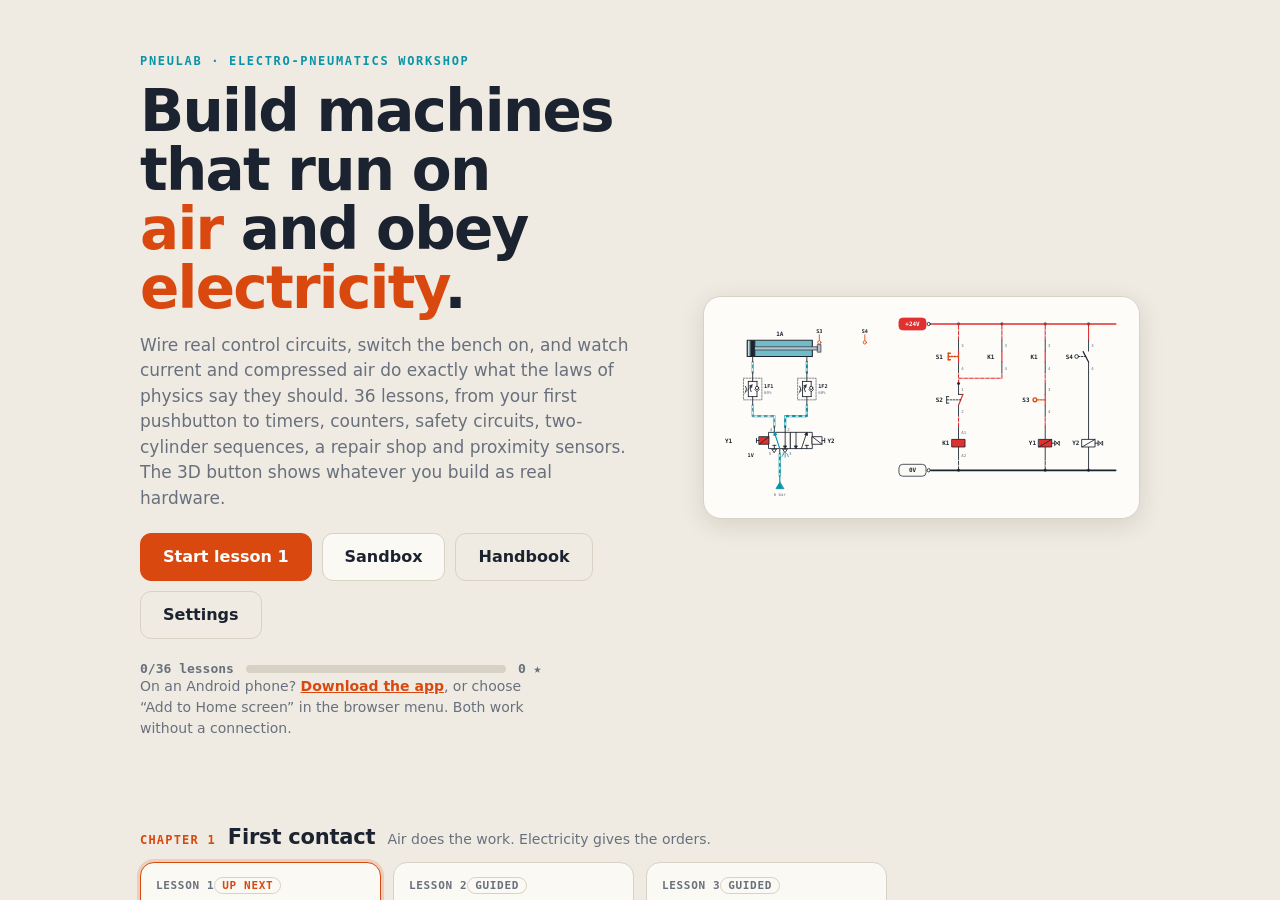
==== index.html @ 7c4d4fca "PneuLab: electro-pneumatics workshop, 3D bench and Android app Web app (36 lessons, sandbox, fault h" ====
<!doctype html>
<html lang="en">
<head>
<meta charset="utf-8">
<meta name="viewport" content="width=device-width, initial-scale=1, viewport-fit=cover">
<meta name="theme-color" content="#171c25">
<meta name="description" content="PneuLab: learn electro-pneumatics by building and running real control circuits.">
<title>PneuLab</title>
<meta property="og:title" content="PneuLab — electro-pneumatics workshop">
<meta property="og:description" content="Wire real control circuits, switch the bench on, and watch current and compressed air obey the laws of physics. 36 lessons, a sandbox and a 3D bench.">
<meta property="og:type" content="website">
<meta property="og:url" content="https://merunism19.github.io/pneulab/">
<meta property="og:image" content="https://merunism19.github.io/pneulab/icons/icon-512.png">
<link rel="manifest" href="manifest.webmanifest">
<link rel="icon" type="image/png" sizes="192x192" href="icons/icon-192.png">
<link rel="apple-touch-icon" href="icons/icon-192.png">
<link rel="stylesheet" href="css/style.css?v=18">
</head>
<body>

<div id="home" class="screen"></div>

<div id="work" class="screen hidden">
  <header class="bar">
    <button id="btn-home" class="btn ghost" title="Back to the lesson map">&lsaquo; <span class="hide-s">Lessons</span></button>
    <div class="bar-title"><span id="w-kicker"></span><b id="w-title"></b></div>
    <div class="bar-right">
      <div class="seg" id="speed" title="Simulation speed">
        <button data-s="0" title="Pause. The . key then steps 20 ms at a time">&#10074;&#10074;</button><button data-s="0.1">&#8530;&times;</button><button data-s="0.25">&frac14;&times;</button><button data-s="1" class="on">1&times;</button>
      </div>
      <button id="btn-3d" class="btn ghost" title="Open the 3D bench: this sheet as real hardware, in a second window">3D</button>
      <button id="btn-book" class="btn ghost" title="Handbook">Handbook</button>
      <button id="btn-more" class="btn ghost icon" title="Settings, speed, my circuits">&#8943;</button>
      <button id="btn-snd" class="btn ghost icon" title="Sound on/off"></button>
      <button id="btn-theme" class="btn ghost icon" title="Light / dark"></button>
      <button id="btn-power" class="btn power"><i></i><span>Power ON</span></button>
    </div>
  </header>
  <div class="work-body">
    <aside id="palette"></aside>
    <section id="stage">
      <svg id="cv" xmlns="http://www.w3.org/2000/svg">
        <defs>
          <pattern id="grid" width="20" height="20" patternUnits="userSpaceOnUse">
            <circle cx="0.6" cy="0.6" r="0.6" class="griddot"/>
          </pattern>
        </defs>
        <g id="view">
          <rect x="-4000" y="-4000" width="8000" height="8000" fill="url(#grid)" class="gridbg"/>
          <g id="l-zones"></g>
          <g id="l-wires"></g>
          <g id="l-comps"></g>
          <g id="l-over"></g>
          <g id="l-rubber"></g>
        </g>
      </svg>
      <div id="modeflag"></div>
      <div id="tools">
        <button data-t="undo" title="Undo (Ctrl+Z)"><span class="hide-s">Undo</span><span class="only-s">&#8630;</span></button>
        <button data-t="redo" title="Redo (Ctrl+Y)"><span class="hide-s">Redo</span><span class="only-s">&#8631;</span></button>
        <button data-t="del" title="Delete selected (Del)">Delete</button>
        <span class="sep"></span>
        <button data-t="zout" title="Zoom out">&minus;</button>
        <button data-t="zin" title="Zoom in">+</button>
        <button data-t="fit" title="Fit to screen">Fit</button>
        <span class="sep"></span>
        <button data-t="svg" title="Save the sheet as a picture (SVG) for printing">Pic<span class="hide-s">ture</span></button>
      </div>
      <div id="stepper" class="hidden"><span>Paused</span><button data-st="0.02" title="Move time on by 20 ms (the . key)">+20 ms</button><button data-st="0.1">+100 ms</button><button data-st="run" title="Back to normal speed">Run</button></div>
      <div id="scene" class="hidden"></div>
      <div id="opanel" class="hidden"></div>
      <div id="toasts"></div>
    </section>
    <aside id="coach">
      <button id="coach-peek" title="Task, tests and the selected part"><i></i><span id="peek-t"></span><b></b></button>
      <div id="coach-main"></div>
      <div id="scope" class="hidden"><div class="scope-h"><h4>Signal recorder</h4><button class="link" id="scope-tg">hide</button></div><canvas></canvas><div id="seqlog"></div><div id="airuse"></div></div>
      <div id="insp"></div>
    </aside>
  </div>
</div>

<div id="modal" class="hidden"></div>

<script src="js/components.js?v=18"></script>
<script src="js/engine.js?v=18"></script>
<script src="js/lessons.js?v=18"></script>
<script src="js/app.js?v=18"></script>
</body>
</html>
---- css/style.css ----
:root {
  --bg: #efebe2; --panel: #fbf9f4; --sheet: #fdfcf8; --ink: #1c2330; --muted: #69707d; --line: #d8d2c4;
  --accent: #d9480f; --accent-ink: #fff; --air: #0b93a8; --hot: #e03131; --warn: #e8890c; --ok: #2b8a3e;
  --tube: #9aa7b4; --metal: #b9c0c9; --lamp: #ffd43b; --soft: #f1ede3; --shadow: 0 6px 24px rgba(40, 30, 10, .12);
  --mono: ui-monospace, "Cascadia Mono", Consolas, "SF Mono", Menlo, monospace;
  --sans: "Segoe UI Variable Text", "Segoe UI", system-ui, -apple-system, Roboto, "Helvetica Neue", sans-serif;
  --display: "Segoe UI Variable Display", "Segoe UI", system-ui, -apple-system, sans-serif;
}
@media (prefers-color-scheme: dark) {
  :root:not([data-theme="light"]) {
    --bg: #10141b; --panel: #171c25; --sheet: #141922; --ink: #e4e8ef; --muted: #8b95a6; --line: #2a3140;
    --accent: #ff7a3d; --accent-ink: #1a0d05; --air: #2cc3d8; --hot: #ff5c5c; --warn: #ffa733; --ok: #51cf66;
    --tube: #4d5a6b; --metal: #5d6877; --lamp: #ffd43b; --soft: #1d2430; --shadow: 0 6px 24px rgba(0, 0, 0, .45);
  }
}
:root[data-theme="dark"] {
  --bg: #10141b; --panel: #171c25; --sheet: #141922; --ink: #e4e8ef; --muted: #8b95a6; --line: #2a3140;
  --accent: #ff7a3d; --accent-ink: #1a0d05; --air: #2cc3d8; --hot: #ff5c5c; --warn: #ffa733; --ok: #51cf66;
  --tube: #4d5a6b; --metal: #5d6877; --lamp: #ffd43b; --soft: #1d2430; --shadow: 0 6px 24px rgba(0, 0, 0, .45);
}

* { box-sizing: border-box; }
html, body { height: 100%; margin: 0; }
body { background: var(--bg); color: var(--ink); font: 15px/1.5 var(--sans); -webkit-font-smoothing: antialiased; overflow: hidden; }
button { font: inherit; color: inherit; cursor: pointer; }
kbd { font: 600 12px var(--mono); border: 1px solid var(--line); border-bottom-width: 2px; border-radius: 5px; padding: 0 5px; background: var(--panel); }
.hidden { display: none !important; }
.screen { height: 100%; }
.c-air { color: var(--air); } .c-el { color: var(--hot); }

.btn { border: 1px solid var(--line); background: var(--panel); border-radius: 9px; padding: 7px 14px; font-weight: 600; white-space: nowrap; }
.btn:hover { border-color: var(--ink); }
.btn.primary { background: var(--accent); border-color: var(--accent); color: var(--accent-ink); }
.btn.primary:hover { filter: brightness(1.08); }
.btn.ghost { background: transparent; }
.btn.big { padding: 11px 22px; font-size: 16px; border-radius: 11px; }
.btn.icon { width: 36px; padding: 7px 0; text-align: center; }
.btn:disabled { opacity: .45; cursor: default; }
.link { background: none; border: 0; padding: 0; color: var(--accent); font-weight: 600; text-decoration: underline; text-underline-offset: 3px; }

/* ---------- home ---------- */
#home { overflow-y: auto; }
.home-wrap { max-width: 1040px; margin: 0 auto; padding: 28px 20px 80px; }
.hero { display: grid; grid-template-columns: 1.1fr .9fr; gap: 28px; align-items: center; padding: 26px 0 34px; }
.hero h1 { font: 800 clamp(34px, 6vw, 58px)/1.02 var(--display); letter-spacing: -.03em; margin: 0 0 14px; text-wrap: balance; }
.hero h1 em { font-style: normal; color: var(--accent); }
.hero p { font-size: 17px; color: var(--muted); max-width: 46ch; margin: 0 0 22px; }
.hero .kick { font: 700 12px var(--mono); letter-spacing: .14em; text-transform: uppercase; color: var(--air); margin-bottom: 14px; }
.hero-cta { display: flex; gap: 10px; flex-wrap: wrap; align-items: center; }
.hero-art { background: var(--sheet); border: 1px solid var(--line); border-radius: 18px; padding: 14px; box-shadow: var(--shadow); }
.hero-art svg { width: 100%; height: auto; display: block; }
.prog { display: flex; align-items: center; gap: 12px; margin-top: 22px; font: 600 13px var(--mono); color: var(--muted); }
.prog-bar { flex: 1; max-width: 260px; height: 8px; border-radius: 9px; background: var(--line); overflow: hidden; }
.prog-bar i { display: block; height: 100%; background: var(--accent); border-radius: 9px; transition: width .4s; }
.chap { margin-top: 30px; }
.chap-h { display: flex; align-items: baseline; gap: 12px; margin-bottom: 12px; flex-wrap: wrap; }
.chap-h .n { font: 700 12px var(--mono); color: var(--accent); letter-spacing: .1em; }
.chap-h h2 { font: 700 21px var(--display); margin: 0; letter-spacing: -.01em; }
.chap-h span { color: var(--muted); font-size: 14px; }
.cards { display: grid; grid-template-columns: repeat(auto-fill, minmax(230px, 1fr)); gap: 12px; }
.card { text-align: left; background: var(--panel); border: 1px solid var(--line); border-radius: 14px; padding: 14px 15px 13px; display: flex; flex-direction: column; gap: 6px; min-height: 118px; transition: transform .12s, border-color .12s, box-shadow .12s; }
.card:hover { transform: translateY(-2px); border-color: var(--ink); box-shadow: var(--shadow); }
.card .top { display: flex; justify-content: space-between; align-items: center; font: 600 11px var(--mono); color: var(--muted); letter-spacing: .06em; text-transform: uppercase; }
.card h3 { font: 700 16px/1.25 var(--display); margin: 0; }
.card .stars { margin-top: auto; font-size: 15px; letter-spacing: 2px; color: var(--line); }
.card .stars b { color: var(--warn); font-weight: 400; }
.card.next { border-color: var(--accent); box-shadow: 0 0 0 3px color-mix(in srgb, var(--accent) 18%, transparent); }
.card.next .top span:last-child { color: var(--accent); }
.chip { padding: 1px 7px; border-radius: 20px; border: 1px solid var(--line); }
.card.sand { background: transparent; border-style: dashed; }
.cards.badges { grid-template-columns: repeat(auto-fill, minmax(270px, 1fr)); }
.bdg { display: flex; gap: 11px; align-items: flex-start; border: 1px dashed var(--line); border-radius: 12px; padding: 11px 13px; color: var(--muted); }
.bdg i { font-style: normal; font-size: 22px; line-height: 1; color: var(--line); }
.bdg b { display: block; font: 700 14.5px var(--display); color: var(--ink); opacity: .7; }
.bdg span { font-size: 13px; line-height: 1.35; display: block; }
.bdg.got { border-style: solid; border-color: var(--warn); background: color-mix(in srgb, var(--warn) 9%, var(--panel)); }
.bdg.got i { color: var(--warn); } .bdg.got b { opacity: 1; }

/* ---------- workspace ---------- */
#work { display: flex; flex-direction: column; }
.bar { display: flex; align-items: center; gap: 12px; padding: 8px 12px; border-bottom: 1px solid var(--line); background: var(--panel); flex: none; }
.bar-title { display: flex; flex-direction: column; line-height: 1.2; min-width: 0; flex: 1; }
.bar-title span { font: 600 11px var(--mono); color: var(--muted); letter-spacing: .08em; text-transform: uppercase; }
.bar-title b { font: 700 16px var(--display); white-space: nowrap; overflow: hidden; text-overflow: ellipsis; }
.bar-right { display: flex; align-items: center; gap: 8px; }
.seg { display: flex; border: 1px solid var(--line); border-radius: 9px; overflow: hidden; }
.seg button { border: 0; background: transparent; padding: 7px 10px; font: 600 13px var(--mono); }
.seg button.on { background: var(--ink); color: var(--panel); }
.btn.power { display: flex; align-items: center; gap: 9px; background: var(--ok); border-color: var(--ok); color: #fff; min-width: 132px; justify-content: center; }
.btn.power i { width: 10px; height: 10px; border-radius: 50%; background: #fff; opacity: .5; }
.running .btn.power { background: var(--hot); border-color: var(--hot); }
.running .btn.power i { opacity: 1; box-shadow: 0 0 0 4px rgba(255, 255, 255, .3); animation: pulse 1.2s infinite; }
@keyframes pulse { 50% { box-shadow: 0 0 0 7px rgba(255, 255, 255, 0); } }

.work-body { flex: 1; display: grid; grid-template-columns: 172px minmax(0, 1fr) 348px; min-height: 0; }
#palette { border-right: 1px solid var(--line); background: var(--panel); overflow-y: auto; padding: 10px 8px 30px; }
#palette.off { opacity: .45; pointer-events: none; }
.pal-h { font: 700 10.5px var(--mono); letter-spacing: .12em; text-transform: uppercase; color: var(--muted); margin: 12px 4px 6px; }
.pal-item { display: flex; align-items: center; gap: 8px; width: 100%; border: 1px solid transparent; background: transparent; border-radius: 9px; padding: 4px 6px; text-align: left; font-size: 12.5px; line-height: 1.2; touch-action: none; cursor: grab; }
.pal-item:hover { border-color: var(--line); background: var(--sheet); }
.pal-item .sym-fig { width: 40px; height: 34px; flex: none; }
.pal-item:disabled { opacity: .35; cursor: default; }
.pal-empty { color: var(--muted); font-size: 13px; padding: 10px 6px; }

#stage { position: relative; min-width: 0; min-height: 0; background: var(--sheet); overflow: hidden; }
#cv { width: 100%; height: 100%; display: block; touch-action: none; cursor: grab; user-select: none; -webkit-user-select: none; }
#cv.panning { cursor: grabbing; }
.griddot { fill: var(--line); }
#modeflag { position: absolute; left: 12px; top: 10px; font: 700 11px var(--mono); letter-spacing: .1em; text-transform: uppercase; color: var(--muted); pointer-events: none; }
.running #modeflag { color: var(--hot); }
#tools { position: absolute; left: 12px; top: 34px; display: flex; gap: 4px; background: var(--panel); border: 1px solid var(--line); border-radius: 10px; padding: 4px; box-shadow: var(--shadow); }
#tools button { border: 0; background: transparent; border-radius: 7px; padding: 5px 10px; font: 600 13px var(--sans); }
#tools button:hover { background: var(--soft); }
#tools .sep { width: 1px; background: var(--line); margin: 3px 2px; }
.running #tools [data-t="undo"], .running #tools [data-t="redo"], .running #tools [data-t="del"] { opacity: .35; pointer-events: none; }
#scene { position: absolute; right: 12px; top: 12px; width: 250px; background: var(--panel); border: 1px solid var(--line); border-radius: 12px; box-shadow: var(--shadow); overflow: hidden; pointer-events: none; }
#scene svg { display: block; width: 100%; }
#scene .cap { font: 600 11px var(--mono); padding: 5px 10px; border-top: 1px solid var(--line); display: flex; justify-content: space-between; color: var(--muted); }
#scene .cap b { color: var(--ink); }
#opanel { position: absolute; left: 50%; bottom: 12px; transform: translateX(-50%); display: flex; gap: 10px; align-items: flex-end; background: var(--panel); border: 1px solid var(--line); border-radius: 14px; padding: 9px 14px 7px; box-shadow: var(--shadow); max-width: calc(100% - 24px); overflow-x: auto; }
.op { display: flex; flex-direction: column; align-items: center; gap: 2px; border: 0; background: none; padding: 0 2px; touch-action: none; user-select: none; -webkit-user-select: none; }
.op .cap { width: 44px; height: 44px; border-radius: 50%; background: var(--ok); border: 3px solid var(--panel); outline: 2px solid var(--ink); box-shadow: 0 5px 0 var(--ink); transition: transform .05s, box-shadow .05s; margin-bottom: 6px; }
.op.nc .cap { background: var(--hot); }
.op.ls .cap { background: var(--metal); border-radius: 12px; }
.op.sw .cap { background: var(--warn); border-radius: 10px; width: 34px; }
.op.sw.nc .cap { background: var(--hot); border-radius: 50%; width: 48px; height: 48px; outline-color: var(--lamp); outline-width: 3px; }
.op.down .cap { transform: translateY(4px); box-shadow: 0 1px 0 var(--ink); filter: brightness(1.2); }
.op.held .cap { outline-color: var(--accent); }
.op b { font: 700 13px var(--mono); }
.op i { font: 10px var(--mono); color: var(--muted); font-style: normal; }
.op-tip { font-size: 11.5px; color: var(--muted); max-width: 150px; line-height: 1.3; align-self: center; }
#toasts { position: absolute; left: 50%; top: 14px; transform: translateX(-50%); display: flex; flex-direction: column; gap: 8px; align-items: center; pointer-events: none; z-index: 60; width: min(520px, 90%); }
.toast { background: var(--ink); color: var(--panel); border-radius: 11px; padding: 9px 14px; font-size: 13.5px; box-shadow: var(--shadow); animation: tin .2s; }
.toast.bad { background: var(--hot); color: #fff; }
.toast.good { background: var(--ok); color: #fff; }
@keyframes tin { from { opacity: 0; transform: translateY(-8px); } }

/* ---------- coach / inspector ---------- */
#coach { border-left: 1px solid var(--line); background: var(--panel); overflow-y: auto; display: flex; flex-direction: column; }
#coach-main { padding: 16px 16px 6px; }
#coach .kick { font: 700 11px var(--mono); letter-spacing: .1em; text-transform: uppercase; color: var(--accent); }
#coach h2 { font: 700 19px/1.2 var(--display); margin: 4px 0 8px; }
#coach .brief { color: var(--muted); font-size: 14px; margin: 0 0 8px; }
.steps { list-style: none; margin: 14px 0 6px; padding: 0; counter-reset: s; }
.steps li { position: relative; padding: 9px 10px 9px 40px; border-radius: 10px; font-size: 14px; counter-increment: s; color: var(--muted); border: 1px solid transparent; }
.steps li::before { content: counter(s); position: absolute; left: 9px; top: 9px; width: 22px; height: 22px; border-radius: 50%; border: 1.5px solid var(--line); font: 700 11px/20px var(--mono); text-align: center; }
.steps li.cur { background: var(--sheet); border-color: var(--accent); color: var(--ink); }
.steps li.cur::before { border-color: var(--accent); color: var(--accent); }
.steps li.done { color: var(--muted); }
.steps li.done::before { content: "✓"; background: var(--ok); border-color: var(--ok); color: #fff; }
.box { border: 1px solid var(--line); border-radius: 12px; padding: 12px; margin: 12px 0; background: var(--sheet); }
.box h4 { margin: 0 0 8px; font: 700 12px var(--mono); letter-spacing: .08em; text-transform: uppercase; color: var(--muted); }
.box p { margin: 6px 0; font-size: 13.5px; }
.row { display: flex; gap: 8px; flex-wrap: wrap; align-items: center; }
.hint { background: color-mix(in srgb, var(--warn) 14%, var(--sheet)); border: 1px solid color-mix(in srgb, var(--warn) 45%, var(--line)); border-radius: 10px; padding: 9px 11px; font-size: 13.5px; margin: 8px 0; }
.notes { margin: 0; padding-left: 18px; font-size: 13px; color: var(--muted); }
.notes li { margin: 4px 0; }
.res h5 { margin: 12px 0 6px; font: 700 13.5px var(--sans); display: flex; gap: 7px; align-items: center; }
.res ol { margin: 0; padding: 0; list-style: none; font-size: 13.5px; }
.res ol li { padding: 4px 0 4px 24px; position: relative; }
.res ol li::before { position: absolute; left: 0; top: 4px; font-weight: 700; }
.res li.ok::before { content: "✓"; color: var(--ok); } .res li.no::before { content: "✗"; color: var(--hot); } .res li.skip { color: var(--muted); } .res li.skip::before { content: "·"; }
.res .why { margin: 6px 0 2px; padding: 8px 10px; border-left: 3px solid var(--hot); background: color-mix(in srgb, var(--hot) 9%, var(--sheet)); border-radius: 0 8px 8px 0; font-size: 13.5px; }
.badge { font: 700 11px var(--mono); padding: 1px 7px; border-radius: 20px; }
.badge.ok { background: var(--ok); color: #fff; } .badge.no { background: var(--hot); color: #fff; }
table.tt { border-collapse: collapse; font: 600 13px var(--mono); margin: 6px 0 10px; }
.tt th, .tt td { border: 1px solid var(--line); padding: 3px 12px; text-align: center; }
.tt th { background: var(--soft); }
.tt td.b1 { color: var(--hot); } .tt td.b0 { color: var(--muted); }
.tt td.out, .tt th:last-child { border-left: 2px solid var(--ink); }
.tt tr.no td { background: color-mix(in srgb, var(--hot) 14%, transparent); }
.tt td.mk { border: 0; padding-left: 8px; }

#scope { margin: 0 16px 14px; border: 1px solid var(--line); border-radius: 12px; background: var(--sheet); padding: 9px 10px 6px; }
#scope canvas { display: block; width: 100%; }
#scope.shut canvas { display: none; }
#seqlog { display: flex; flex-wrap: wrap; gap: 4px; align-items: center; font: 600 11px var(--mono); }
#seqlog:not(:empty) { margin: 6px 0 2px; }
#seqlog span { color: var(--muted); margin-right: 4px; }
#seqlog b { border: 1px solid var(--line); border-radius: 6px; padding: 0 5px; background: var(--panel); }
#seqlog b:last-child { border-color: var(--accent); color: var(--accent); }
#airuse { display: flex; flex-wrap: wrap; gap: 4px; align-items: baseline; font: 600 11px var(--mono); color: var(--muted); }
#airuse:not(:empty) { margin: 6px 0 2px; }
#airuse b { color: var(--air); }
input.share { width: 100%; font: 600 13px var(--mono); padding: 9px 11px; border: 1px solid var(--line); border-radius: 9px; background: var(--sheet); color: var(--ink); }
.exam-q { font-size: 21px !important; line-height: 1.25 !important; letter-spacing: -.01em !important; }
.quiz.exam { border-top: 0; margin-top: 4px; padding-top: 0; }
.dots i.ok { background: var(--ok); } .dots i.no { background: var(--hot); }
.cert { border: 2px solid var(--ink); outline: 1px solid var(--ink); outline-offset: 4px; border-radius: 6px; margin: 14px 6px 10px; padding: 26px 24px 18px; text-align: center; background: var(--sheet); }
.cert p { margin: 8px 0; font-size: 14.5px; }
.cert-k { font: 700 11px var(--mono); letter-spacing: .14em; text-transform: uppercase; color: var(--accent); }
.cert-t { font: 800 34px/1.1 var(--display); letter-spacing: -.02em; margin: 8px 0 12px; }
.cert-name { font: 700 26px/1.2 var(--display); border-bottom: 1.5px solid var(--ink); display: inline-block; min-width: 60%; padding: 4px 16px 6px; margin: 4px 0 8px; overflow-wrap: anywhere; }
.cert .cert-s { font-size: 12.5px; color: var(--muted); margin-top: 14px; }
.cert-f { display: flex; justify-content: space-between; gap: 12px; flex-wrap: wrap; margin-top: 18px; font: 600 11.5px var(--mono); color: var(--muted); }
@media print {
  body.cert-open #home, body.cert-open #work, body.cert-open .dlg-h, body.cert-open .dlg-f, body.cert-open .no-print { display: none !important; }
  body.cert-open { background: #fff; }
  body.cert-open #modal { position: static; display: block; background: none; backdrop-filter: none; padding: 0; }
  body.cert-open .dlg { width: 100%; max-height: none; border: 0; box-shadow: none; animation: none; background: #fff; }
  body.cert-open .dlg-b { overflow: visible; padding: 0; }
  body.cert-open .cert { margin: 12mm 6mm; padding: 22mm 14mm 12mm; background: #fff; color: #000; }
}
.scope-h { display: flex; justify-content: space-between; align-items: center; margin-bottom: 4px; }
.scope-h h4 { margin: 0; font: 700 12px var(--mono); letter-spacing: .08em; text-transform: uppercase; color: var(--muted); }
.scope-h .link { font-size: 12px; }
#insp { margin-top: auto; border-top: 1px solid var(--line); padding: 14px 16px 22px; background: var(--sheet); }
#insp h4 { margin: 0 0 4px; font: 700 15px var(--display); }
#insp .desc { font-size: 13px; color: var(--muted); margin: 0 0 10px; }
#insp .empty { font-size: 13px; color: var(--muted); }
.insp-top { display: flex; gap: 12px; align-items: flex-start; }
.insp-top .sym-fig { width: 62px; height: 56px; flex: none; border: 1px solid var(--line); border-radius: 9px; background: var(--panel); padding: 3px; }
.fld { display: grid; grid-template-columns: 120px 1fr; gap: 8px; align-items: center; margin: 7px 0; font-size: 13px; }
.fld input[type=text] { width: 100%; font: 600 13px var(--mono); padding: 5px 8px; border: 1px solid var(--line); border-radius: 7px; background: var(--panel); color: var(--ink); }
.fld input[type=range] { width: 100%; accent-color: var(--accent); }
.fld output { font: 600 12px var(--mono); }
.live { font: 12.5px/1.7 var(--mono); border-top: 1px dashed var(--line); margin-top: 10px; padding-top: 8px; }
.live b { color: var(--accent); }
.live .k { color: var(--muted); display: inline-block; min-width: 108px; }

/* ---------- modal ---------- */
#modal { position: fixed; inset: 0; background: rgba(15, 18, 25, .55); backdrop-filter: blur(3px); display: grid; place-items: center; z-index: 50; padding: 16px; }
.dlg { background: var(--panel); border: 1px solid var(--line); border-radius: 18px; box-shadow: 0 20px 70px rgba(0, 0, 0, .35); width: min(680px, 100%); max-height: min(92vh, 780px); display: flex; flex-direction: column; overflow: hidden; animation: pop .22s cubic-bezier(.2, 1.3, .5, 1); position: relative; }
.dlg.wide { width: min(920px, 100%); }
@keyframes pop { from { transform: scale(.94); opacity: 0; } }
.dlg-h { padding: 20px 24px 0; }
.dlg-h .kick { font: 700 11px var(--mono); letter-spacing: .12em; text-transform: uppercase; color: var(--accent); }
.dlg-h h2 { font: 800 26px/1.15 var(--display); letter-spacing: -.02em; margin: 6px 0 0; }
.dlg-b { padding: 12px 24px 8px; overflow-y: auto; flex: 1; }
.dlg-b p, .dlg-b li { font-size: 15.5px; }
.dlg-b ul, .dlg-b ol { padding-left: 22px; } .dlg-b li { margin: 5px 0; }
.dlg-f { padding: 12px 24px 18px; display: flex; justify-content: space-between; align-items: center; gap: 10px; border-top: 1px solid var(--line); }
.dots { display: flex; gap: 6px; } .dots i { width: 8px; height: 8px; border-radius: 50%; background: var(--line); } .dots i.on { background: var(--accent); }
.dlg-x { position: absolute; right: 14px; top: 12px; border: 0; background: none; font-size: 24px; line-height: 1; color: var(--muted); z-index: 2; }
.figrow { display: flex; gap: 14px; flex-wrap: wrap; margin: 6px 0 12px; }
.figrow figure { margin: 0; border: 1px solid var(--line); border-radius: 12px; background: var(--sheet); padding: 8px 12px 6px; text-align: center; }
.figrow .sym-fig { height: 96px; width: auto; max-width: 100%; display: block; margin: 0 auto; }
.figrow figcaption { font: 600 11.5px var(--mono); color: var(--muted); margin-top: 4px; }
.stars-big { font-size: 46px; letter-spacing: 8px; text-align: center; color: var(--line); margin: 6px 0 2px; }
.stars-big b { color: var(--warn); font-weight: 400; display: inline-block; animation: star .5s cubic-bezier(.2, 1.6, .4, 1) backwards; }
.stars-big b:nth-child(2) { animation-delay: .15s; } .stars-big b:nth-child(3) { animation-delay: .3s; }
@keyframes star { from { transform: scale(0) rotate(-40deg); } }
.learned { background: var(--sheet); border: 1px solid var(--line); border-radius: 12px; padding: 10px 14px 10px 30px !important; }
.quiz { border-top: 1px dashed var(--line); margin-top: 14px; padding-top: 10px; }
.quiz h4 { font: 700 15.5px var(--sans); margin: 8px 0; }
.quiz .opts { display: grid; gap: 7px; }
.quiz .opts button { text-align: left; border: 1px solid var(--line); background: var(--sheet); border-radius: 10px; padding: 9px 12px; font-size: 14.5px; }
.quiz .opts button:hover:not(:disabled) { border-color: var(--ink); }
.quiz .opts button.right { border-color: var(--ok); background: color-mix(in srgb, var(--ok) 16%, var(--sheet)); }
.quiz .opts button.wrong { border-color: var(--hot); background: color-mix(in srgb, var(--hot) 14%, var(--sheet)); }
.quiz .why { font-size: 14px; color: var(--muted); margin: 8px 0 0; }
.confetti { position: absolute; inset: 0; pointer-events: none; overflow: hidden; }
.confetti i { position: absolute; top: -12px; width: 8px; height: 14px; border-radius: 2px; animation: fall 1.8s ease-in forwards; }
@keyframes fall { to { transform: translateY(820px) rotate(600deg); opacity: .2; } }
.tabs { display: flex; gap: 4px; padding: 12px 24px 0; flex-wrap: wrap; }
.tabs button { border: 1px solid var(--line); background: transparent; border-radius: 20px; padding: 5px 13px; font-weight: 600; font-size: 13.5px; }
.tabs button.on { background: var(--ink); color: var(--panel); border-color: var(--ink); }
.hb-part { display: grid; grid-template-columns: 92px 1fr; gap: 14px; padding: 12px 0; border-bottom: 1px solid var(--line); align-items: center; }
.hb-part .sym-fig { width: 92px; height: 70px; background: var(--sheet); border: 1px solid var(--line); border-radius: 10px; padding: 4px; }
.hb-part h4 { margin: 0 0 3px; font: 700 15px var(--display); } .hb-part p { margin: 0; font-size: 14px; color: var(--muted); }
.law { padding: 11px 0; border-bottom: 1px solid var(--line); display: grid; grid-template-columns: 34px 1fr; gap: 8px; }
.law .n { font: 800 20px var(--display); color: var(--accent); } .law h4 { margin: 0 0 2px; font: 700 15.5px var(--display); } .law p { margin: 0; font-size: 14.5px; color: var(--muted); }

/* ---------- drawing ---------- */
.ink { stroke: var(--ink); stroke-width: 1.6; fill: var(--sheet); stroke-linecap: round; stroke-linejoin: round; }
line.ink, polyline.ink, .nofill { fill: none; }
.thin { stroke-width: 1; } .thick { stroke-width: 2.2; } .dash { stroke-dasharray: 3 2.5; } .faint { stroke: var(--line); }
.blade { stroke-width: 2.2; } .blade.on { stroke: var(--hot); }
.act { stroke: var(--accent); stroke-width: 2.4; }
.mark { stroke: var(--accent); }
.coil.hot { fill: var(--hot); } .coil.busy { fill: var(--warn); }
text.cnt { font-size: 8.5px; font-weight: 700; fill: var(--ink); } text.cnt.inv { fill: #fff; }
.head { fill: var(--ink); } .ink.air { stroke: var(--air); stroke-width: 2.2; } .head.air { fill: var(--air); }
.airtri { fill: var(--air); stroke: var(--air); }
.airfill { fill: var(--air); stroke: none; }
.piston { fill: var(--ink); } .rod { fill: var(--metal); stroke-width: 1.2; }
.vbox { fill: var(--sheet); }
.gface { fill: var(--panel); } .needle { stroke: var(--hot); stroke-width: 1.8; }
.lampb { fill: color-mix(in srgb, var(--lamp) calc(var(--b, 0) * 100%), var(--sheet)); }
.glow { fill: var(--lamp); filter: blur(5px); }
.bar { stroke-width: 3.2; } .bar.v-hi { stroke: var(--hot); }
.pill { fill: var(--panel); stroke: var(--ink); stroke-width: 1.4; } .pill.hot { fill: var(--hot); stroke: var(--hot); }
.pill.hot + text { fill: #fff; }
text { font-family: var(--mono); stroke: none; user-select: none; -webkit-user-select: none; pointer-events: none; }
text.lbl { font-size: 11px; font-weight: 700; fill: var(--ink); } text.sm { font-size: 9.5px; } text.pin { font-size: 7.5px; fill: var(--muted); font-weight: 500; }
.trip rect { fill: var(--hot); } text.triptx { fill: #fff; font-size: 10px; font-weight: 700; } .trip { animation: blink .7s infinite; cursor: pointer; }
@keyframes blink { 50% { opacity: .55; } }
.puff line { stroke: var(--air); stroke-width: 1.4; animation: puff .35s linear infinite; }
@keyframes puff { from { opacity: 1; transform: translateY(0); } to { opacity: 0; transform: translateY(5px); } }
.zone { fill: none; stroke: none; } text.brn { font-size: 9px; fill: var(--muted); font-weight: 700; }
.ctab line { stroke: var(--ink); stroke-width: 1.2; } .ctab text { font-size: 8.5px; fill: var(--ink); font-weight: 700; }
text.zonet { font-size: 10px; fill: var(--muted); letter-spacing: .14em; font-weight: 700; }

.hit { fill: transparent; stroke: none; cursor: move; }
.comp.sel .hit { stroke: var(--accent); stroke-width: 1.3; stroke-dasharray: 5 3; fill: color-mix(in srgb, var(--accent) 7%, transparent); }
.port { fill: var(--sheet); stroke: var(--hot); stroke-width: 1.6; cursor: crosshair; opacity: .75; }
.port.p { stroke: var(--air); }
.port:hover { opacity: 1; stroke-width: 3; }
.barport { fill: transparent; stroke: none; opacity: 1; }
.barport:hover { fill: color-mix(in srgb, var(--hot) 18%, transparent); }
.running .port { display: none; }
.running .hit { cursor: default; } .running .comp.int .hit { cursor: pointer; }
.jdot { fill: var(--ink); stroke: none; } .jdot.p { fill: var(--tube); }
.wire .hitw { fill: none; stroke: transparent; stroke-width: 12; cursor: pointer; }
.wire .base { fill: none; stroke: var(--ink); stroke-width: 1.6; stroke-linejoin: round; }
.wire .flow { fill: none; stroke: none; }
.wire.p .base { stroke: var(--tube); stroke-width: 4; stroke-linecap: round; }
.wire.sel .base { stroke: var(--accent) !important; stroke-width: 3; } .wire.p.sel .base { stroke-width: 5.5; }
.wire.v-hi .base { stroke: var(--hot); stroke-width: 2; } .wire.v-mid .base { stroke: var(--warn); stroke-width: 2; }
.wire.pr .base { stroke: var(--air); } .wire.pr-lo .base { stroke: color-mix(in srgb, var(--air) 55%, var(--tube)); }
.wire.f-fwd .flow, .wire.f-rev .flow { stroke: var(--sheet); stroke-width: 1.3; stroke-dasharray: 3 7; animation: flow .45s linear infinite; }
.wire.p.f-fwd .flow, .wire.p.f-rev .flow { stroke-width: 2; stroke-dasharray: 4 8; animation-name: flowp; animation-duration: .5s; stroke-linecap: round; }
.wire.f-rev .flow { animation-direction: reverse; }
@keyframes flow { to { stroke-dashoffset: -10; } } @keyframes flowp { to { stroke-dashoffset: -12; } }
.rubber { fill: none; stroke: var(--accent); stroke-width: 2; stroke-dasharray: 5 4; pointer-events: none; }
.snapring { fill: none; stroke: var(--accent); stroke-width: 2.5; pointer-events: none; }
.hl { fill: none; stroke: var(--accent); stroke-width: 2.5; pointer-events: none; animation: hl 1.1s ease-in-out infinite; }
.hl.fillr { fill: color-mix(in srgb, var(--accent) 10%, transparent); }
@keyframes hl { 50% { stroke-opacity: .25; stroke-width: 5; } }
.sym-fig { overflow: visible; }

/* ---------- touch ---------- */
button, .card, .pal-item { touch-action: manipulation; -webkit-tap-highlight-color: transparent; }
body { overscroll-behavior: none; }
.bar, #palette, #stage, #coach-peek { user-select: none; -webkit-user-select: none; }
.port-h { fill: transparent; stroke: none; cursor: crosshair; display: none; }
@media (pointer: coarse) {
  .port-h { display: inline; }
  .barport { stroke: transparent; stroke-width: 14; }
  .wire .hitw { stroke-width: 22; }
  #tools button { padding: 8px 12px; }
  .pal-item { touch-action: pan-y; }
  .op i { display: none; }
}
.op.sn .cap { background: var(--air); border-radius: 9px; width: 30px; }
.op.part .cap { background: var(--metal); border-radius: 8px; }
.mats { display: grid; grid-template-columns: 1fr 1fr; gap: 4px; align-self: center; }
.mats button { border: 1px solid var(--line); background: var(--sheet); border-radius: 8px; padding: 5px 8px; font: 600 11.5px var(--sans); color: var(--muted); }
.mats button.on { border-color: var(--ink); color: var(--ink); background: var(--panel); box-shadow: inset 0 -3px 0 var(--metal); }
.mats button.m-plastic.on { box-shadow: inset 0 -3px 0 var(--accent); } .mats button.m-glass.on { box-shadow: inset 0 -3px 0 var(--air); } .mats button.m-magnet.on { box-shadow: inset 0 -3px 0 var(--hot); }
.op-lock { align-self: center; border: 1px solid var(--line); background: var(--sheet); border-radius: 9px; padding: 7px 10px; font: 700 11px var(--mono); letter-spacing: .06em; text-transform: uppercase; color: var(--muted); }
.op-lock.on { background: var(--accent); border-color: var(--accent); color: var(--accent-ink); }
#stepper { position: absolute; left: 12px; top: 78px; display: flex; align-items: center; gap: 4px; background: var(--panel); border: 1px solid var(--warn); border-radius: 10px; padding: 4px 4px 4px 10px; box-shadow: var(--shadow); font: 700 11px var(--mono); letter-spacing: .08em; text-transform: uppercase; color: var(--warn); z-index: 5; }
#stepper button { border: 0; background: var(--soft); color: var(--ink); border-radius: 7px; padding: 6px 10px; font: 600 12.5px var(--mono); text-transform: none; letter-spacing: 0; }
#stepper button:last-child { background: var(--ok); color: #fff; }
#coach-peek, .only-s { display: none; }

/* ---------- settings, my circuits ---------- */
.set-row { display: flex; align-items: center; justify-content: space-between; gap: 14px; width: 100%; padding: 12px 0; border: 0; border-bottom: 1px solid var(--line); background: none; text-align: left; }
.set-row > span { display: flex; flex-direction: column; min-width: 0; }
.set-row b { font: 700 15px var(--display); } .set-row i { font-style: normal; font-size: 13px; color: var(--muted); line-height: 1.35; }
.set-row .seg { flex: none; }
.sw { flex: none; width: 44px; height: 26px; border-radius: 20px; background: var(--line); position: relative; transition: background .15s; }
.sw::after { content: ""; position: absolute; left: 3px; top: 3px; width: 20px; height: 20px; border-radius: 50%; background: var(--panel); box-shadow: 0 1px 3px rgba(0, 0, 0, .3); transition: transform .15s; }
.sw.on { background: var(--ok); } .sw.on::after { transform: translateX(18px); }
.about { font-size: 13.5px !important; color: var(--muted); overflow-wrap: anywhere; } .about a, .getapp a { color: var(--accent); font-weight: 600; }
.getapp { margin: 16px 0 0; font-size: 14px !important; color: var(--muted); max-width: 46ch; }
.btn.danger { border-color: var(--hot); color: var(--hot); }
.lib-new { display: flex; gap: 8px; align-items: center; margin: 4px 0 12px; }
.lib-new input { flex: 1; min-width: 0; }
.lib-list { display: grid; grid-template-columns: repeat(auto-fill, minmax(300px, 1fr)); gap: 10px; margin-bottom: 6px; }
.lib-it { display: flex; gap: 12px; border: 1px solid var(--line); border-radius: 12px; padding: 10px; background: var(--sheet); align-items: center; }
.lib-th { width: 104px; height: 78px; flex: none; background: var(--panel); border: 1px solid var(--line); border-radius: 8px; pointer-events: none; }
.lib-m { min-width: 0; display: flex; flex-direction: column; gap: 3px; }
.lib-m b { font: 700 15px var(--display); overflow: hidden; text-overflow: ellipsis; white-space: nowrap; }
.lib-m span { font: 600 11.5px var(--mono); color: var(--muted); }
.lib-m .btn { padding: 4px 10px; font-size: 13px; }
.lib-empty { color: var(--muted); }

/* ---------- small screens: a phone, or a narrow window ---------- */
@media (max-width: 900px) {
  .home-wrap { padding: 14px 14px 70px; }
  .hero { grid-template-columns: 1fr; gap: 18px; padding: 10px 0 20px; }
  .hero p { font-size: 15.5px; }
  .btn.big { padding: 10px 16px; font-size: 15px; }
  .cards { grid-template-columns: repeat(auto-fill, minmax(150px, 1fr)); gap: 9px; }
  .cards.badges, .lib-list { grid-template-columns: 1fr; }
  .card { min-height: 104px; padding: 11px 12px; } .card h3 { font-size: 15px; }
  .bar { gap: 6px; padding: 6px 8px; } .bar-right { gap: 6px; }
  #speed, #btn-snd, #btn-theme, #btn-book, .hide-s { display: none; }
  .bar .btn { padding: 8px 12px; } .bar .btn.icon { width: 40px; padding: 8px 0; }
  .btn.power { min-width: 0; gap: 7px; }
  .work-body { display: flex; flex-direction: column; position: relative; padding-bottom: 46px; }
  #palette { flex: none; display: flex; gap: 2px; overflow-x: auto; overflow-y: hidden; border-right: 0; border-bottom: 1px solid var(--line); padding: 4px 6px; scrollbar-width: none; }
  #palette::-webkit-scrollbar { display: none; }
  #palette .pal-h, #palette.empty { display: none; }
  .pal-item { touch-action: pan-x; flex: none; width: 68px; flex-direction: column; gap: 1px; font-size: 10px; line-height: 1.15; text-align: center; padding: 3px 2px; }
  .pal-item .sym-fig { width: 44px; height: 32px; }
  .pal-empty { padding: 5px 6px; font-size: 12px; }
  #stage { flex: 1; }
  #coach { position: absolute; left: 0; right: 0; bottom: 0; height: min(76%, 600px); z-index: 30; border-left: 0; border-top: 1px solid var(--line); border-radius: 16px 16px 0 0; box-shadow: 0 -8px 30px rgba(0, 0, 0, .2); transform: translateY(calc(100% - 46px)); transition: transform .22s ease; overflow: hidden; }
  #coach.open { transform: none; overflow-y: auto; }
  #coach-peek { display: flex; align-items: center; gap: 10px; flex: none; order: -2; position: sticky; top: 0; z-index: 3; height: 46px; width: 100%; border: 0; border-bottom: 1px solid var(--line); background: var(--panel); padding: 0 14px; text-align: left; }
  #coach-peek i { width: 30px; height: 4px; border-radius: 3px; background: var(--line); flex: none; }
  #coach-peek span { flex: 1; min-width: 0; font-size: 13.5px; font-weight: 600; white-space: nowrap; overflow: hidden; text-overflow: ellipsis; }
  #coach-peek b { flex: none; width: 9px; height: 9px; border: solid var(--muted); border-width: 2px 2px 0 0; transform: rotate(-45deg); margin: 4px 4px 0 0; transition: transform .2s; }
  #coach.open #coach-peek b { transform: rotate(135deg); margin-top: -4px; }
  body.has-sel #insp { order: -1; margin-top: 0; border-top: 0; border-bottom: 1px solid var(--line); }
  #insp { padding-bottom: 14px; }
  #modeflag { left: 10px; top: 7px; font-size: 9.5px; right: 10px; white-space: nowrap; overflow: hidden; text-overflow: ellipsis; }
  #tools { left: 8px; top: 26px; max-width: calc(100% - 16px); overflow-x: auto; scrollbar-width: none; }
  #tools button { white-space: nowrap; padding: 8px 10px; } #tools .only-s { display: inline; font-size: 17px; line-height: 1; }
  #stepper { left: 8px; top: 74px; }
  #scene { width: 148px; top: 74px; right: 8px; }
  #opanel { bottom: 8px; gap: 8px; padding: 8px 12px 6px; }
  #toasts { top: 8px; width: 94%; }
  #modal { padding: 8px; }
  .dlg { border-radius: 16px; max-height: 96%; }
  .dlg-h { padding: 16px 16px 0; } .dlg-h h2 { font-size: 22px; padding-right: 26px; }
  .dlg-b { padding: 10px 16px 8px; } .dlg-b p, .dlg-b li { font-size: 15px; }
  .dlg-f { padding: 10px 16px 14px; flex-wrap: wrap; }
  .tabs { padding: 10px 16px 0; flex-wrap: nowrap; overflow-x: auto; scrollbar-width: none; } .tabs button { flex: none; }
  .hb-part { grid-template-columns: 74px 1fr; gap: 10px; } .hb-part .sym-fig { width: 74px; height: 58px; }
  .set-row { flex-wrap: wrap; }
  .lib-new { flex-wrap: wrap; } .lib-new input { flex-basis: 100%; }
}
/* a phone held sideways: little height, so the parts bin stands at the left edge instead */
@media (max-width: 900px) and (orientation: landscape) and (max-height: 520px) {
  .work-body { flex-direction: row; padding-bottom: 0; }
  #palette { flex-direction: column; width: 76px; overflow-x: hidden; overflow-y: auto; border-bottom: 0; border-right: 1px solid var(--line); padding-bottom: 50px; }
  .pal-item { touch-action: pan-y; width: auto; }
  #coach { left: 76px; height: 88%; }
  #palette.empty ~ #coach { left: 0; }
  #stage { margin-bottom: 46px; }
  .bar { padding: 3px 8px; }
}
@media (prefers-reduced-motion: reduce) { .hl, .trip, .dlg, .stars-big b { animation: none; } }

#v3dock { position: fixed; right: 14px; bottom: 14px; width: min(58vw, 980px); height: min(66vh, 680px); z-index: 45; display: flex; flex-direction: column; background: var(--panel); border: 1px solid var(--line); border-radius: 14px; box-shadow: 0 18px 60px rgba(0, 0, 0, .4); overflow: hidden; resize: both; min-width: 360px; min-height: 280px; }
#v3dock .v3bar { display: flex; align-items: center; gap: 10px; padding: 6px 8px 6px 14px; border-bottom: 1px solid var(--line); font-size: 13px; }
#v3dock .v3bar span { color: var(--muted); flex: 1; overflow: hidden; text-overflow: ellipsis; white-space: nowrap; }
#v3dock .v3bar .btn { padding: 3px 10px; font-size: 12.5px; }
#v3dock iframe { flex: 1; border: 0; width: 100%; }
@media (max-width: 900px) {           /* on a phone the bench takes the whole screen */
  #v3dock { inset: 0; width: auto; height: auto; border-radius: 0; border: 0; resize: none; min-width: 0; min-height: 0; z-index: 48; }
  #v3dock .v3bar { padding: 6px 8px 6px 12px; } #v3dock .v3bar .btn { padding: 7px 12px; font-size: 13px; }
}
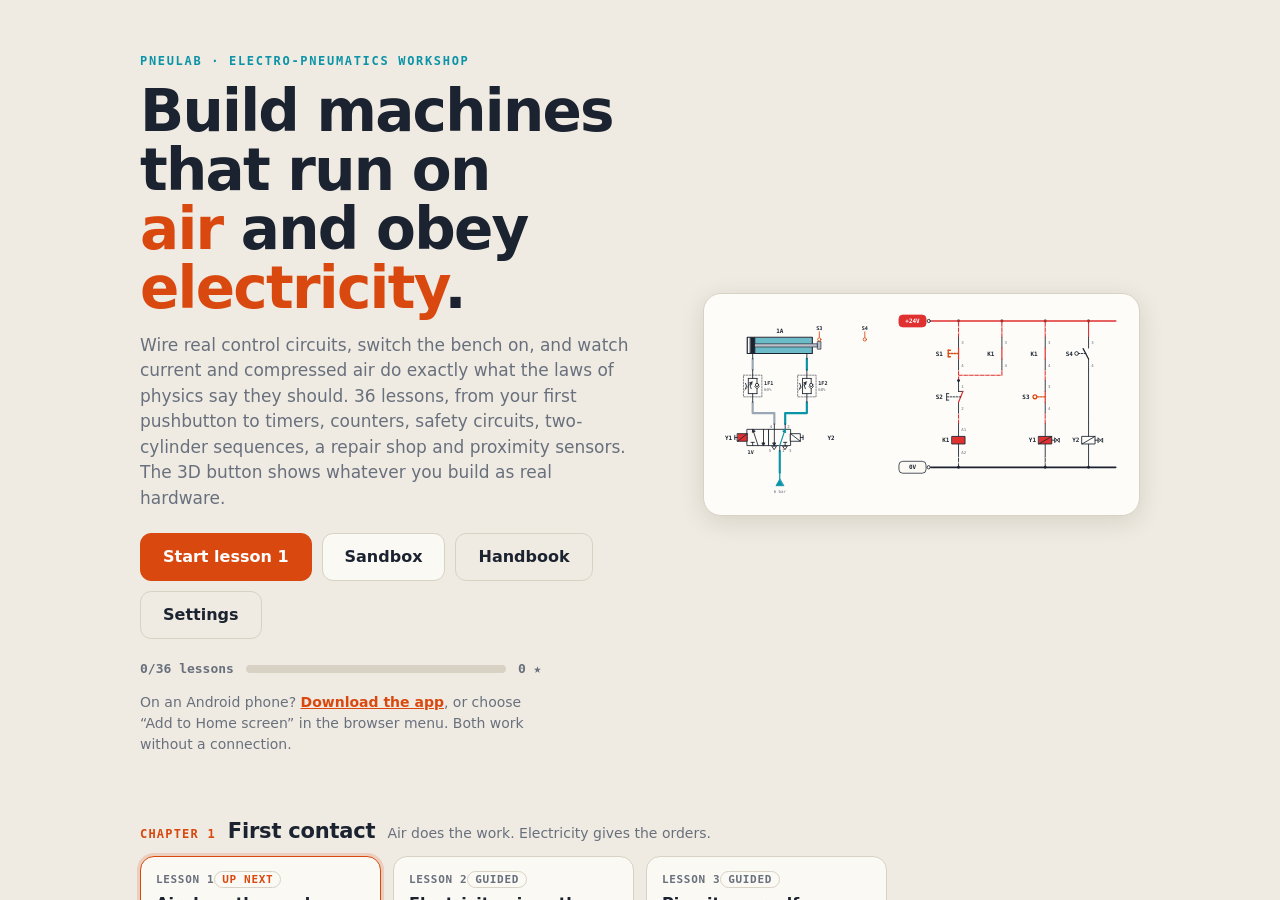
==== commit a32656b2: "Give the app-download line on the home page room to breathe Co-Authored-By: Claude Opus 5.5 <noreply" ====
--- a/index.html
+++ b/index.html
@@ -14,7 +14,7 @@
 <link rel="manifest" href="manifest.webmanifest">
 <link rel="icon" type="image/png" sizes="192x192" href="icons/icon-192.png">
 <link rel="apple-touch-icon" href="icons/icon-192.png">
-<link rel="stylesheet" href="css/style.css?v=18">
+<link rel="stylesheet" href="css/style.css?v=19">
 </head>
 <body>
 
@@ -82,9 +82,9 @@
 
 <div id="modal" class="hidden"></div>
 
-<script src="js/components.js?v=18"></script>
-<script src="js/engine.js?v=18"></script>
-<script src="js/lessons.js?v=18"></script>
-<script src="js/app.js?v=18"></script>
+<script src="js/components.js?v=19"></script>
+<script src="js/engine.js?v=19"></script>
+<script src="js/lessons.js?v=19"></script>
+<script src="js/app.js?v=19"></script>
 </body>
 </html>
--- a/css/style.css
+++ b/css/style.css
@@ -354,7 +354,7 @@
 .sw::after { content: ""; position: absolute; left: 3px; top: 3px; width: 20px; height: 20px; border-radius: 50%; background: var(--panel); box-shadow: 0 1px 3px rgba(0, 0, 0, .3); transition: transform .15s; }
 .sw.on { background: var(--ok); } .sw.on::after { transform: translateX(18px); }
 .about { font-size: 13.5px !important; color: var(--muted); overflow-wrap: anywhere; } .about a, .getapp a { color: var(--accent); font-weight: 600; }
-.getapp { margin: 16px 0 0; font-size: 14px !important; color: var(--muted); max-width: 46ch; }
+.hero .getapp { margin: 16px 0 0; font-size: 14px; color: var(--muted); max-width: 46ch; }
 .btn.danger { border-color: var(--hot); color: var(--hot); }
 .lib-new { display: flex; gap: 8px; align-items: center; margin: 4px 0 12px; }
 .lib-new input { flex: 1; min-width: 0; }
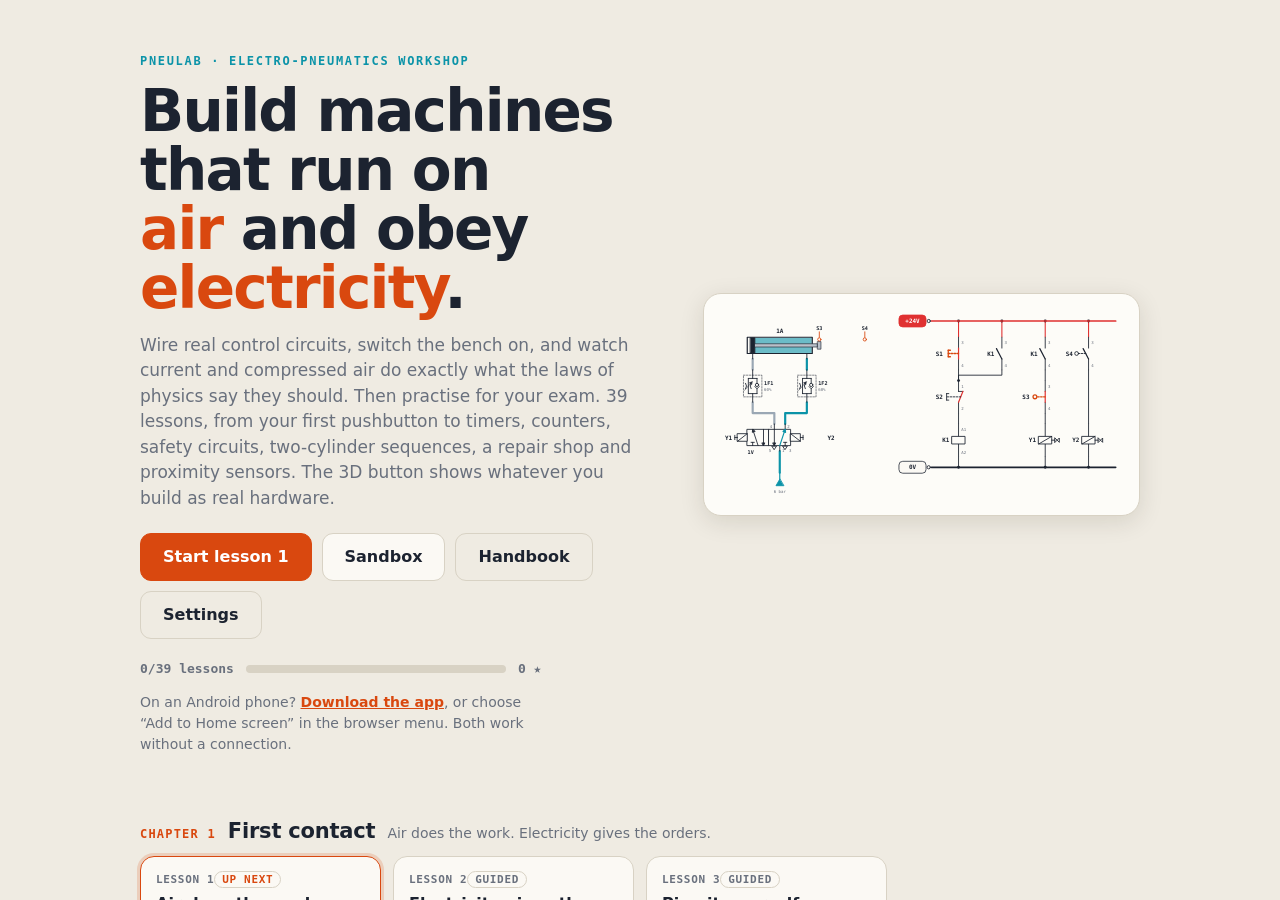
==== commit 09df93a2: "Exam practice: question bank, mock exam, weak spots, flashcards, glossary, calculator, exam projects" ====
--- a/index.html
+++ b/index.html
@@ -14,7 +14,7 @@
 <link rel="manifest" href="manifest.webmanifest">
 <link rel="icon" type="image/png" sizes="192x192" href="icons/icon-192.png">
 <link rel="apple-touch-icon" href="icons/icon-192.png">
-<link rel="stylesheet" href="css/style.css?v=19">
+<link rel="stylesheet" href="css/style.css?v=20">
 </head>
 <body>
 
@@ -82,9 +82,10 @@
 
 <div id="modal" class="hidden"></div>
 
-<script src="js/components.js?v=19"></script>
-<script src="js/engine.js?v=19"></script>
-<script src="js/lessons.js?v=19"></script>
-<script src="js/app.js?v=19"></script>
+<script src="js/components.js?v=20"></script>
+<script src="js/engine.js?v=20"></script>
+<script src="js/lessons.js?v=20"></script>
+<script src="js/practice.js?v=20"></script>
+<script src="js/app.js?v=20"></script>
 </body>
 </html>
--- a/css/style.css
+++ b/css/style.css
@@ -366,6 +366,36 @@
 .lib-m span { font: 600 11.5px var(--mono); color: var(--muted); }
 .lib-m .btn { padding: 4px 10px; font-size: 13px; }
 .lib-empty { color: var(--muted); }
+
+/* ---------- exam practice ---------- */
+.card.sand.prac { border-style: solid; border-color: var(--air); background: color-mix(in srgb, var(--air) 7%, transparent); }
+.tpcs { display: grid; grid-template-columns: repeat(auto-fill, minmax(190px, 1fr)); gap: 8px; margin: 12px 0 16px; }
+.tpc { position: relative; overflow: hidden; text-align: left; border: 1px solid var(--line); background: var(--sheet); border-radius: 10px; padding: 8px 10px 11px; display: flex; flex-direction: column; gap: 1px; }
+.tpc b { font: 700 14px var(--display); } .tpc span { font-size: 12px; color: var(--muted); }
+.tpc i { position: absolute; left: 0; bottom: 0; height: 3px; background: var(--line); } .tpc i.g { background: var(--ok); } .tpc i.m { background: var(--warn); } .tpc i.b { background: var(--hot); }
+.tpc.on { border-color: var(--accent); box-shadow: inset 0 0 0 1px var(--accent); background: color-mix(in srgb, var(--accent) 8%, var(--sheet)); }
+.pmodes { display: grid; grid-template-columns: repeat(auto-fill, minmax(240px, 1fr)); gap: 10px; }
+.pmode { text-align: left; border: 1px solid var(--line); background: var(--panel); border-radius: 12px; padding: 12px 14px; display: flex; flex-direction: column; gap: 4px; }
+.pmode:hover:not(:disabled) { border-color: var(--ink); } .pmode b { font: 700 16px var(--display); } .pmode span { font-size: 13px; color: var(--muted); line-height: 1.4; } .pmode:disabled { opacity: .5; cursor: default; }
+.mocks { display: flex; gap: 8px; flex-wrap: wrap; } .mocks span { display: flex; flex-direction: column; align-items: center; border: 1px solid var(--line); border-radius: 9px; padding: 4px 10px; font: 600 11px var(--mono); color: var(--muted); }
+.mocks span b { font-size: 15px; color: var(--hot); } .mocks span.pass b { color: var(--ok); }
+.qfig { display: flex; justify-content: center; background: var(--sheet); border: 1px solid var(--line); border-radius: 12px; padding: 10px; margin: 2px 0 12px; }
+.qfig .sym-fig { width: 170px; height: 120px; } .qfig.circ svg { width: 100%; max-height: 320px; }
+.quiz .opts button.chosen { border-color: var(--accent); background: color-mix(in srgb, var(--accent) 12%, var(--sheet)); }
+.dots { flex-wrap: wrap; } .dots i.done { background: var(--muted); }
+.clock { font-variant-numeric: tabular-nums; } .clock.late { color: var(--hot); }
+ul.missed { list-style: none; padding: 0 !important; } ul.missed li { border-left: 3px solid var(--hot); padding: 6px 10px; margin: 8px 0; background: color-mix(in srgb, var(--hot) 6%, var(--sheet)); border-radius: 0 8px 8px 0; display: flex; flex-direction: column; gap: 3px; font-size: 14px; }
+ul.missed span { color: var(--muted); font-size: 13.5px; }
+.flash { min-height: 170px; display: flex; flex-direction: column; align-items: center; justify-content: center; text-align: center; gap: 10px; }
+.flash .fans b { font: 700 21px var(--display); } .flash .fans p { color: var(--muted); font-size: 14.5px; max-width: 52ch; margin: 6px auto 0; } .fhint { color: var(--muted); }
+.gl { padding: 9px 0; border-bottom: 1px solid var(--line); display: grid; grid-template-columns: 210px 1fr; gap: 12px; } .gl b { font: 700 14.5px var(--display); } .gl span { font-size: 14px; color: var(--muted); }
+.calc { display: grid; grid-template-columns: 290px 1fr; gap: 18px; }
+.cin label { display: flex; flex-direction: column; gap: 3px; margin-bottom: 12px; font-size: 13px; color: var(--muted); }
+.cin select, .cin input { width: 100%; accent-color: var(--accent); } .cin select { font: inherit; padding: 6px; border-radius: 8px; border: 1px solid var(--line); background: var(--sheet); color: var(--ink); }
+.cin output { font: 600 12.5px var(--mono); color: var(--ink); }
+.cres { border: 1px solid var(--line); border-radius: 10px; padding: 9px 12px; margin-bottom: 8px; background: var(--sheet); display: flex; flex-direction: column; gap: 1px; }
+.cres span { font-size: 12.5px; color: var(--muted); } .cres b { font: 700 22px var(--display); } .cres i { font: 12px/1.4 var(--mono); font-style: normal; color: var(--muted); } .cres.bad b { color: var(--hot); }
+@media (max-width: 900px) { .calc { grid-template-columns: 1fr; } .gl { grid-template-columns: 1fr; gap: 2px; } .tpcs { grid-template-columns: 1fr 1fr; } }
 
 /* ---------- small screens: a phone, or a narrow window ---------- */
 @media (max-width: 900px) {
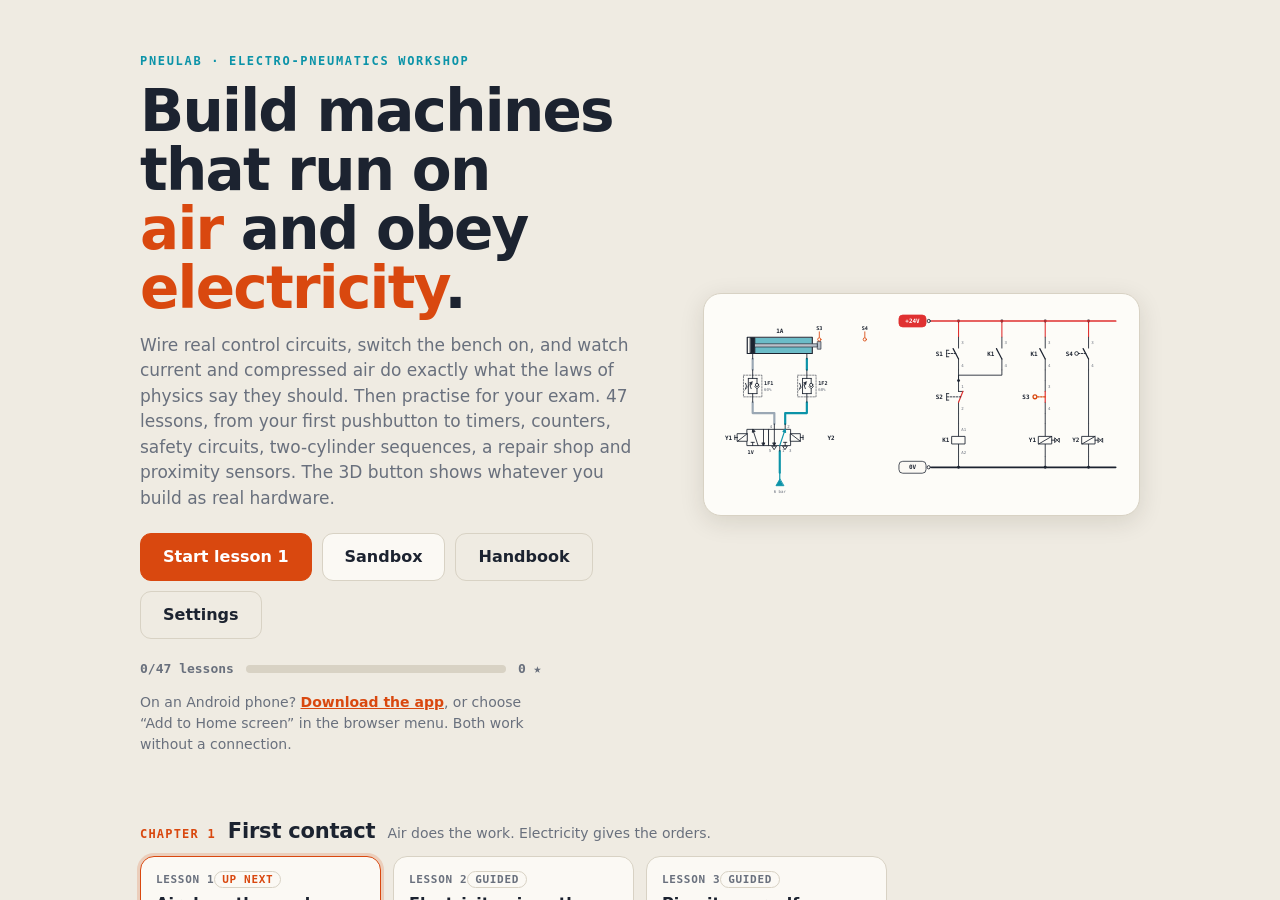
==== commit 683c5487: "Timers in depth, cascades and conflicts, cascade drill and sequence analyser - Two new timer relays:" ====
--- a/index.html
+++ b/index.html
@@ -14,7 +14,7 @@
 <link rel="manifest" href="manifest.webmanifest">
 <link rel="icon" type="image/png" sizes="192x192" href="icons/icon-192.png">
 <link rel="apple-touch-icon" href="icons/icon-192.png">
-<link rel="stylesheet" href="css/style.css?v=20">
+<link rel="stylesheet" href="css/style.css?v=21">
 </head>
 <body>
 
@@ -82,10 +82,10 @@
 
 <div id="modal" class="hidden"></div>
 
-<script src="js/components.js?v=20"></script>
-<script src="js/engine.js?v=20"></script>
-<script src="js/lessons.js?v=20"></script>
-<script src="js/practice.js?v=20"></script>
-<script src="js/app.js?v=20"></script>
+<script src="js/components.js?v=21"></script>
+<script src="js/engine.js?v=21"></script>
+<script src="js/lessons.js?v=21"></script>
+<script src="js/practice.js?v=21"></script>
+<script src="js/app.js?v=21"></script>
 </body>
 </html>
--- a/css/style.css
+++ b/css/style.css
@@ -397,6 +397,10 @@
 .cres span { font-size: 12.5px; color: var(--muted); } .cres b { font: 700 22px var(--display); } .cres i { font: 12px/1.4 var(--mono); font-style: normal; color: var(--muted); } .cres.bad b { color: var(--hot); }
 @media (max-width: 900px) { .calc { grid-template-columns: 1fr; } .gl { grid-template-columns: 1fr; gap: 2px; } .tpcs { grid-template-columns: 1fr 1fr; } }
 
+.stepdia { display: block; width: 100%; max-width: 560px; margin: 4px auto 10px; background: var(--sheet); border: 1px solid var(--line); border-radius: 10px; padding: 6px; }
+.tdia { width: 100%; max-width: 460px; }
+.seqt td:nth-child(4), .seqt td:nth-child(5), .seqt td:nth-child(6) { font-weight: 500; }
+.seqerr { color: var(--hot); font-weight: 600; }
 /* ---------- small screens: a phone, or a narrow window ---------- */
 @media (max-width: 900px) {
   .home-wrap { padding: 14px 14px 70px; }
